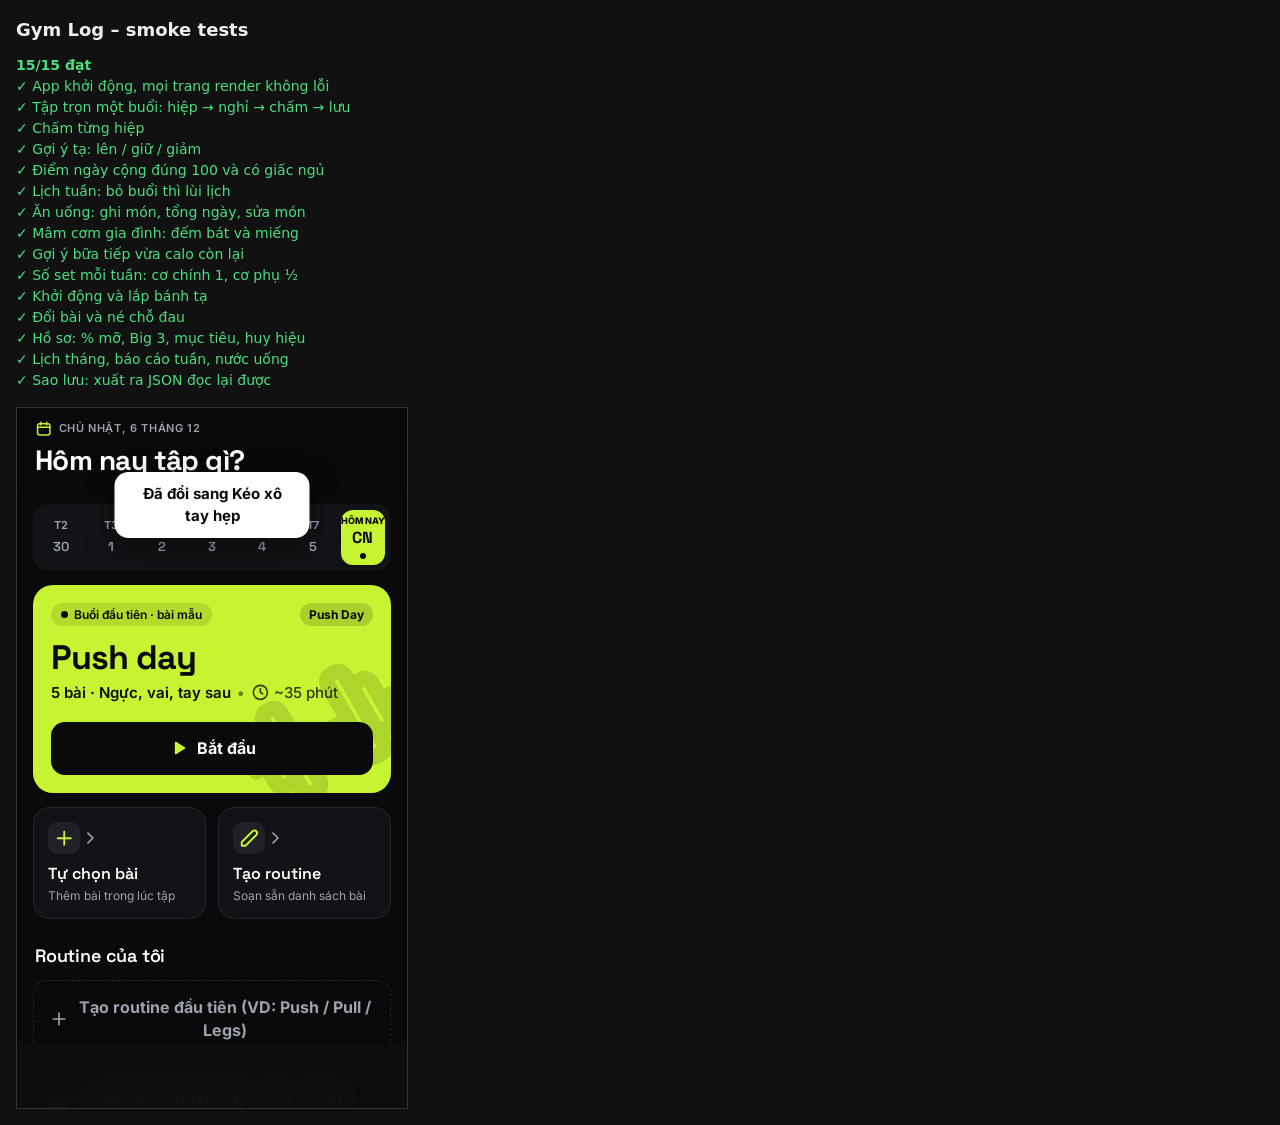
==== test/smoke.html @ 295cc9ca "Split app into css/app.css and js/*.js, remove dead code, add smoke tests Co-Authored-By: Claude Opu" ====
<!doctype html>
<html lang="vi">
<head>
<meta charset="utf-8">
<meta name="viewport" content="width=device-width, initial-scale=1">
<title>Gym Log – smoke tests</title>
<style>
  body { font: 14px/1.5 system-ui, sans-serif; background: #111; color: #eee; margin: 16px; }
  h1 { font-size: 18px; } .ok { color: #4ade80; } .bad { color: #f87171; } pre { white-space: pre-wrap; color: #aaa; margin: 2px 0 8px 18px; }
  iframe { width: 390px; height: 700px; border: 1px solid #333; display: block; margin-top: 16px; }
</style>
</head>
<body>
<h1>Gym Log – smoke tests</h1>
<div id="sum">Đang chạy…</div>
<div id="out"></div>
<iframe id="app" src="../index.html?test"></iframe>
<script>
// Runs the real app in an iframe and drives it through its own functions.
// The user's saved data is backed up before and restored after every run; the photo vault is never touched.
const KEY = 'gymlog.v1', out = document.getElementById('out'), results = [];
const frame = document.getElementById('app');
let ev; // evaluates code inside the app (sees its top-level let/const)
const sleep = ms => new Promise(r => setTimeout(r, ms));
const eq = (a, b, msg) => { if (JSON.stringify(a) !== JSON.stringify(b)) throw new Error(`${msg || 'expected'}: ${JSON.stringify(a)} ≠ ${JSON.stringify(b)}`); };
const ok = (v, msg) => { if (!v) throw new Error(msg || 'expected true'); };
const PROFILE = { sex: 'm', age: 21, height: 172, weight: 72, act: 1.55, goal: 'cut' };
// fresh, deterministic state for each test
function fresh(extra = '') {
  ev(`S = defaults(); S.profile = ${JSON.stringify(PROFILE)}; restEnd = 0; focusEx = null; foodDay = dayKey(); slot = null; mealDraft = null; famDraft = null; closeSheet(); tab = 'workout'; ${extra}; save(); render();`);
}
const daysAgo = n => `Date.now() - ${n} * 864e5`;
const workout = (id, ago, exs) => `{ id: '${id}', name: 'Buổi ${id}', startedAt: ${daysAgo(ago)}, endedAt: ${daysAgo(ago)} + 36e5, prs: [], exercises: ${JSON.stringify(exs)} }`;

const T = {
  'App khởi động, mọi trang render không lỗi': () => {
    fresh();
    for (const t of ['workout', 'recovery', 'nutrition', 'library', 'more', 'body', 'history', 'progress', 'settings', 'profile'])
      ev(`tab = '${t}'; render();`);
    ok(ev(`document.querySelector('#main').innerHTML.length`) > 200, 'main rỗng');
  },
  'Tập trọn một buổi: hiệp → nghỉ → chấm → lưu': async () => {
    fresh(`S.routines = [{ id: 'r1', name: 'Push', day: 1, exercises: [{ name: 'Bench Press', sets: 2, reps: '8–10' }, { name: 'Push-up', sets: 1, reps: '10–15' }] }];
      S.workouts = [${workout('old', 3, [{ name: 'Bench Press', sets: [{ w: 60, r: 9 }, { w: 60, r: 8 }] }])}]`);
    ev(`A.startRoutine({ id: 'r1' })`);
    ok(ev(`!!document.querySelector('#sheetPanel .rd-res')`), 'không hiện bảng trạng thái');
    ev(`A.readySkip()`);
    eq(ev(`S.active.exercises.map(e => e.sets.length)`), [2, 1], 'số hiệp');
    ev(`const ex = S.active.exercises[0]; ex.sets[0].w = '60'; ex.sets[0].r = '10'; A.completeSet();`);
    eq(ev(`document.querySelector('.abot').dataset.state`), 'rest', 'không vào nghỉ');
    ok(ev(`!!document.querySelector('.sfb')`), 'không chấm hiệp');
    ev(`A.setRir({ v: '2' }); stopRest(); S.active.exercises[0].sets[1].r = '8'; A.completeSet(); stopRest();`);
    await sleep(400);
    ok(ev(`document.querySelector('#sheetPanel').innerText.includes('Chấm bài')`), 'không hiện chấm bài');
    ev(`closeSheet(); A.completeSet(); stopRest(); A.finishWorkout();`);
    eq(ev(`S.active`), null, 'chưa kết thúc');
    eq(ev(`S.workouts[0].exercises.map(e => e.name + ':' + e.sets.length)`), ['Bench Press:2', 'Push-up:1']);
    eq(ev(`S.workouts[0].exercises[0].sets[0]`), { w: 60, r: 10, rir: 2 });
  },
  'Chấm từng hiệp': () => {
    fresh(`S.workouts = [${workout('o', 3, [{ name: 'Bench Press', sets: [{ w: 60, r: 9 }, { w: 60, r: 8 }] }])}];
      S.active = { name: 'T', startedAt: Date.now(), exercises: [{ name: 'Bench Press', reps: '8–10', planSets: 2, sets: [{ w: '60', r: '10', done: true }, { w: '62.5', r: '6', done: true, rir: 0 }] }] }`);
    const g0 = ev(`setGrade(S.active.exercises[0], 0)`), g1 = ev(`setGrade(S.active.exercises[0], 1)`);
    eq(g0.score, 100); eq(g0.next, 62.5); eq(g1.label, 'Tạm'); eq(g1.next, 60);
  },
  'Gợi ý tạ: lên / giữ / giảm': () => {
    fresh(`S.workouts = [${workout('a', 2, [{ name: 'Bench Press', sets: [{ w: 60, r: 10 }, { w: 60, r: 10 }] }])}]`);
    eq(ev(`weightHint('Bench Press', '8–10')`), { w: 62.5, up: true });
    fresh(`S.workouts = [${workout('a', 2, [{ name: 'Bench Press', sets: [{ w: 60, r: 9 }, { w: 60, r: 8 }] }])}]`);
    eq(ev(`weightHint('Bench Press', '8–10')`), { w: 60, up: false });
    fresh(`S.workouts = [${workout('a', 2, [{ name: 'Bench Press', sets: [{ w: 60, r: 6, rir: 0 }, { w: 60, r: 5, rir: 0 }] }])}]`);
    eq(ev(`weightHint('Bench Press', '8–10')`), { w: 57.5, up: false, down: true });
  },
  'Điểm ngày cộng đúng 100 và có giấc ngủ': () => {
    fresh(`S.sleepSince = addDays(dayKey(), -3); S.sleep = { [dayKey()]: { bed: '23:00', wake: '07:00' } }`);
    const d = ev(`dayScore(dayKey())`);
    eq(d.parts.reduce((a, p) => a + p[2], 0), 100, 'tổng điểm tối đa');
    ok(d.parts.some(p => p[0] === 'Giấc ngủ' && p[1] === 15), 'ngủ 8 tiếng phải đủ 15');
  },
  'Lịch tuần: bỏ buổi thì lùi lịch': () => {
    fresh(`S.routines = ['A', 'B', 'C'].map((n, i) => ({ id: n, name: n, day: i + 1, exercises: [{ name: 'Squat', sets: 3 }] }))`);
    const st = ev(`schedState(weekStart() + 3 * 864e5 + 10 * 36e5)`); // Thursday, nothing trained
    eq(st.due.name, 'A', 'buổi kế tiếp phải là A');
    ok(st.lag >= 3, 'phải lùi 3 buổi');
  },
  'Ăn uống: ghi món, tổng ngày, sửa món': () => {
    fresh();
    ev(`addFood([{ name: 'Phở bò', g: 500, kcal: 450, p: 25, c: 60, f: 12 }])`);
    eq(ev(`Math.round(dayTotals(dayKey()).kcal)`), 450);
    ev(`openFoodEdit(S.food[dayKey()][0].id); const g = document.querySelector('#feG'); g.value = '250'; g.dispatchEvent(new Event('input', { bubbles: true })); A.foodEditSave();`);
    eq(ev(`Math.round(S.food[dayKey()][0].kcal)`), 225, 'sửa gram phải chia đôi calo');
  },
  'Mâm cơm gia đình: đếm bát và miếng': () => {
    fresh(`S.settings.bowlG = 150`);
    ev(`openFamily(); famStep(0, 1); famStep(0, 1); famStep(0, 1); famStep(0, 1);`); // 2 bát
    ev(`famDraft.items.push({ ...famPreset(FAM[0]), n: 2 }); renderFamily();`); // 2 miếng thịt kho
    eq(Math.round(ev(`famTotals().kcal`)), 2 * 150 * 1.3 + 2 * 130);
  },
  'Gợi ý bữa tiếp vừa calo còn lại': () => {
    fresh(`S.food[dayKey()] = [{ id: 'x', t: Date.now(), name: 'X', g: 100, kcal: 900, p: 40, c: 100, f: 20 }]`);
    const r = ev(`nextMealIdeas()`);
    ok(r.ideas.length >= 2, 'phải có ít nhất 2 gợi ý');
    ok(r.ideas.every(x => x.tot.kcal <= r.Km * 1.15), 'gợi ý vượt calo bữa');
  },
  'Số set mỗi tuần: cơ chính 1, cơ phụ ½': () => {
    fresh(`S.workouts = [${workout('a', 0, [{ name: 'Bench Press', sets: [{ w: 60, r: 8 }, { w: 60, r: 8 }] }])}]`);
    const s = ev(`weekSets(weekStart())`);
    eq(s.chest.n, 2); eq(s.triceps.n, 1); eq(s.frontDelt.n, 1);
  },
  'Khởi động và lắp bánh tạ': () => {
    fresh(`S.active = { name: 'T', startedAt: Date.now(), exercises: [{ name: 'Bench Press', reps: '8–10', planSets: 3, sets: [{ w: '62.5', r: '', done: false }] }] }`);
    eq(ev(`platesText(62.5, 'bb')`), 'Mỗi bên: 20 + 1,25');
    eq(ev(`warmups(S.active.exercises[0], 0)`), [[20, 10], [25, 8], [37.5, 5], [50, 3]]);
  },
  'Đổi bài và né chỗ đau': () => {
    fresh(`S.active = { name: 'T', startedAt: Date.now(), exercises: [{ name: 'Lat Pulldown', planSets: 3, sets: [{ w: '50', r: '10', done: true }, { w: '', r: '', done: false }] }] }`);
    const c = ev(`swapCandidates('Lat Pulldown')`); ok(c.length >= 3, 'quá ít bài thay');
    ev(`swapTo(0, '${c[0]}')`);
    eq(ev(`S.active.exercises.map(e => e.sets.length)`), [1, 1], 'phải tách hiệp đã xong');
    fresh(`S.pain = [{ area: 'Vai', t: Date.now() }]`);
    eq(ev(`painHit('Overhead Press').level`), 'p');
  },
  'Hồ sơ: % mỡ, Big 3, mục tiêu, huy hiệu': () => {
    fresh(`S.body = [{ id: 'b', t: Date.now(), w: 72, waist: 84, neck: 38 }];
      S.workouts = [${workout('a', 1, [{ name: 'Bench Press', sets: [{ w: 70, r: 5 }] }])}];
      S.goals = [{ id: 'g', kind: 'lift', ex: 'Bench Press', target: 80, start: 70, t: Date.now() }]`);
    ok(Math.abs(ev(`bodyComp().bf`) - 17.5) < 1.5, '% mỡ thước dây lệch');
    ok(ev(`big3().lifts.find(l => l.n === 'Bench Press').best`) > 75);
    ok(ev(`goalStatus(S.goals[0]).pct`) >= 0);
    ev(`checkBadges(true)`); ok(ev(`Object.keys(S.badges).includes('w1')`), 'thiếu huy hiệu buổi đầu');
  },
  'Lịch tháng, báo cáo tuần, nước uống': () => {
    fresh(`S.workouts = [${workout('a', 1, [{ name: 'Squat', sets: [{ w: 80, r: 5 }] }])}]`);
    ev(`tab = 'history'; histMode = 'cal'; calMode = 'month'; render();`);
    ok(ev(`document.querySelectorAll('.c2.tr').length`) >= 1, 'không tô ngày đã tập');
    ev(`calMode = 'week'; render(); calMode = 'month';`);
    ev(`openWeekReport(); closeSheet();`);
    ev(`tab = 'nutrition'; render(); A.water({ v: '250' }); A.water({ v: '250' });`);
    eq(ev(`waterOf(dayKey())`), 500);
  },
  'Sao lưu: xuất ra JSON đọc lại được': () => {
    fresh(`S.workouts = [${workout('a', 1, [{ name: 'Squat', sets: [{ w: 80, r: 5 }] }])}]`);
    const json = ev(`JSON.stringify(S)`); const back = JSON.parse(json);
    eq(back.workouts[0].exercises[0].name, 'Squat');
  },
};

(async () => {
  const backup = localStorage.getItem(KEY);
  try {
    await new Promise(r => frame.addEventListener('load', r, { once: true }));
    const w = frame.contentWindow; ev = code => w.eval(code);
    for (let i = 0; i < 50 && ev('typeof render') !== 'function'; i++) await sleep(100);
    w.confirm = () => true; w.alert = () => {}; w.prompt = () => '1';
    const errors = []; w.addEventListener('error', e => errors.push(e.message));
    for (const [name, fn] of Object.entries(T)) {
      try { await fn(); results.push([true, name]); } catch (e) { results.push([false, name, e.message]); }
    }
    if (errors.length) results.push([false, 'Lỗi JavaScript trong app', errors.join('\n')]);
  } catch (e) { results.push([false, 'Không chạy được bộ test', e.message]); }
  finally {
    try { ev && ev('S.active = null; restEnd = 0'); } catch (e) {}
    if (backup == null) localStorage.removeItem(KEY); else localStorage.setItem(KEY, backup);
    try { ev && ev('S = load(); render()'); } catch (e) {}
  }
  const bad = results.filter(r => !r[0]);
  document.getElementById('sum').innerHTML = `<b class="${bad.length ? 'bad' : 'ok'}">${results.length - bad.length}/${results.length} đạt</b>`;
  out.innerHTML = results.map(([o, n, m]) => `<div class="${o ? 'ok' : 'bad'}">${o ? '✓' : '✗'} ${n}</div>${m ? `<pre>${m.replace(/</g, '&lt;')}</pre>` : ''}`).join('');
  document.title = bad.length ? `FAIL ${bad.length}` : 'PASS';
})();
</script>
</body>
</html>
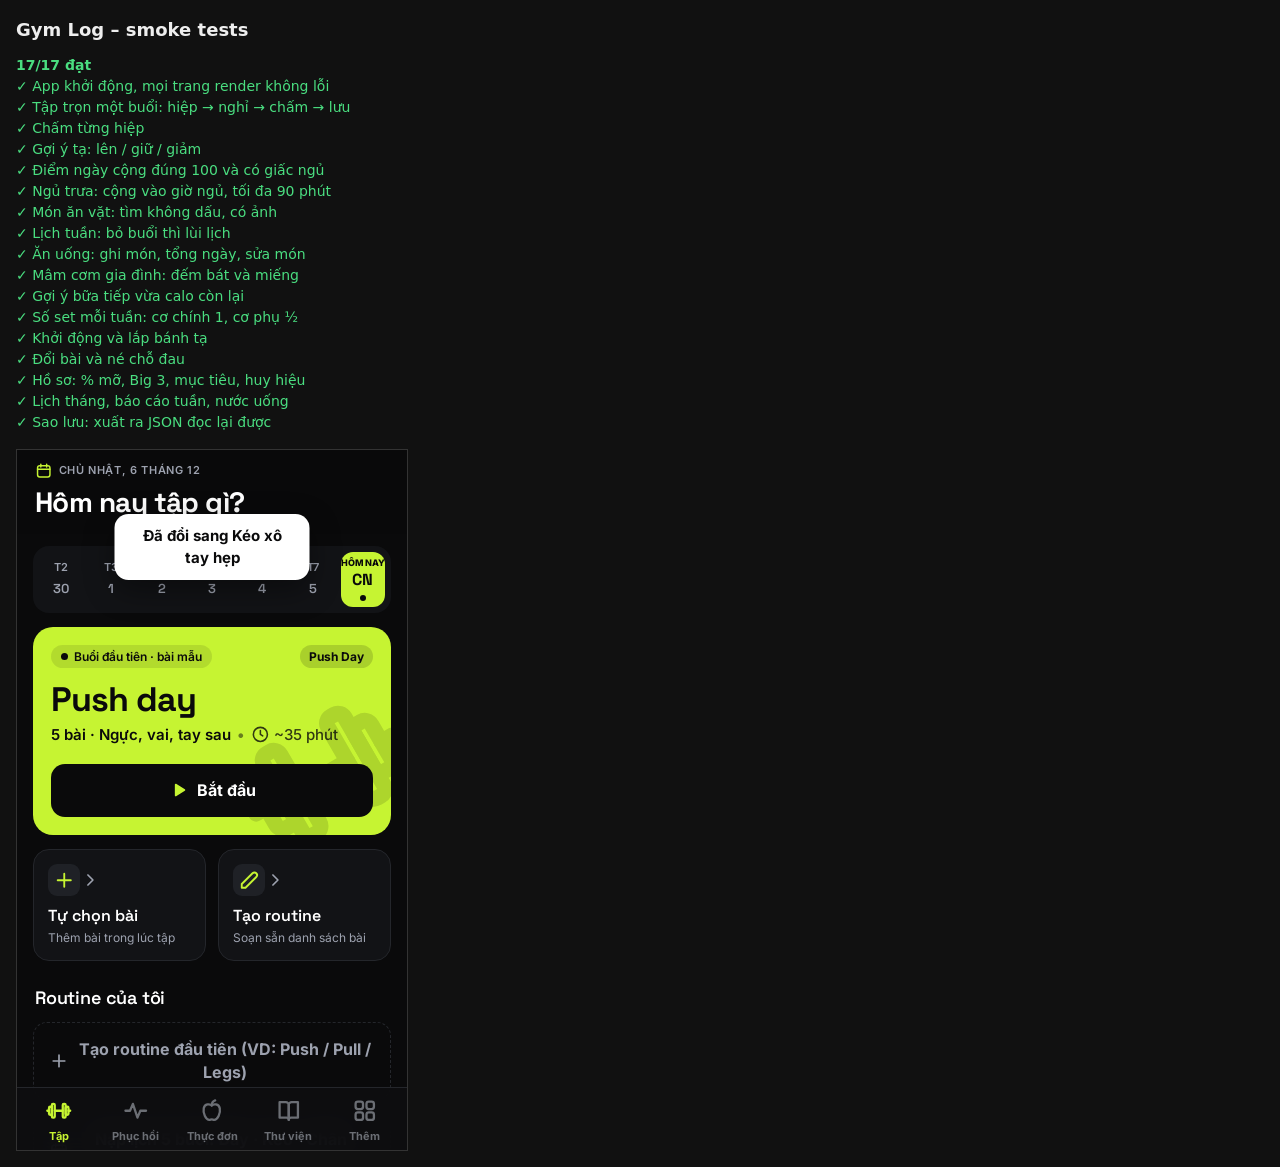
==== commit 377f22a9: "Add nap logging that counts toward sleep, and 16 Vietnamese snacks Co-Authored-By: Claude Opus 5.5 <" ====
--- a/test/smoke.html
+++ b/test/smoke.html
@@ -77,6 +77,37 @@
     eq(d.parts.reduce((a, p) => a + p[2], 0), 100, 'tổng điểm tối đa');
     ok(d.parts.some(p => p[0] === 'Giấc ngủ' && p[1] === 15), 'ngủ 8 tiếng phải đủ 15');
   },
+  'Ngủ trưa: cộng vào giờ ngủ, tối đa 90 phút': () => {
+    const pts = naps => { fresh(`S.sleepSince = addDays(dayKey(), -3); S.sleep = { [dayKey()]: { bed: '23:00', wake: '05:00' } }; S.naps = { [dayKey()]: ${JSON.stringify(naps)} }`); return ev(`dayScore(dayKey()).parts.find(p => p[0] === 'Giấc ngủ')[1]`); };
+    eq(pts([]), 8, 'đêm 6 tiếng, không ngủ trưa');
+    eq(pts([{ s: '12:30', e: '13:30' }]), 12, '6h + 60 phút = 7h');
+    eq(pts([{ s: '12:00', e: '14:30' }]), 15, '150 phút chỉ tính 90 → 7,5h');
+    ok(ev(`dayScore(dayKey()).items.some(i => /quá dài/.test(i[1]))`), 'phải nhắc ngủ trưa quá dài');
+    pts([{ s: '17:00', e: '17:30' }]);
+    ok(ev(`dayScore(dayKey()).items.some(i => /sau 16 giờ/.test(i[1]))`), 'phải nhắc ngủ muộn');
+    // logging through the sheet: quick button, manual times, delete
+    fresh();
+    ev(`openNap(dayKey()); document.querySelector('[data-act="napQuick"][data-v="30"]').click()`);
+    eq(ev(`napMin(dayKey())`), 30, 'nút 30 phút');
+    ev(`document.querySelector('#napS').value = '14:00'; document.querySelector('#napE').value = '14:20'; document.querySelector('[data-act="saveNap"]').click()`);
+    eq(ev(`napMin(dayKey())`), 50, 'thêm 20 phút bằng giờ');
+    ok(ev(`dayDetail(dayKey())`).includes('Ngủ trưa <b>50 phút</b>'), 'chi tiết ngày có ngủ trưa');
+    ev(`tab = 'body'; render()`); ok(ev(`!!document.querySelector('[data-act="napLog"]')`), 'trang Cơ thể có nút ngủ trưa');
+    ev(`openNap(dayKey()); document.querySelector('[data-act="delNap"]').click()`);
+    eq(ev(`napsOf(dayKey()).length`), 1, 'xóa một lần ngủ trưa');
+  },
+  'Món ăn vặt: tìm không dấu, có ảnh': async () => {
+    fresh();
+    ev(`openManualFood()`);
+    const names = q => { ev(`renderManualList(${JSON.stringify(q)})`); return ev(`document.querySelector('#mfList').textContent`); };
+    ok(names('tieu pho mai').includes('Bánh tiêu phô mai'), 'tìm "tieu pho mai"');
+    ok(names('chuoi').includes('Bánh chuối nướng') && names('chuoi').includes('Bánh chuối chiên'), 'tìm "chuoi"');
+    ok(names('ca vien').includes('Cá viên chiên'), 'tìm "ca vien"');
+    for (const n of ['Bánh chuối nướng', 'Bánh tiêu phô mai', 'Nem chua rán']) {
+      const src = ev(`dishImg(${JSON.stringify(n)})`); ok(src, 'thiếu ảnh ' + n);
+      ok((await fetch('../' + src)).ok, 'không tải được ' + src);
+    }
+  },
   'Lịch tuần: bỏ buổi thì lùi lịch': () => {
     fresh(`S.routines = ['A', 'B', 'C'].map((n, i) => ({ id: n, name: n, day: i + 1, exercises: [{ name: 'Squat', sets: 3 }] }))`);
     const st = ev(`schedState(weekStart() + 3 * 864e5 + 10 * 36e5)`); // Thursday, nothing trained
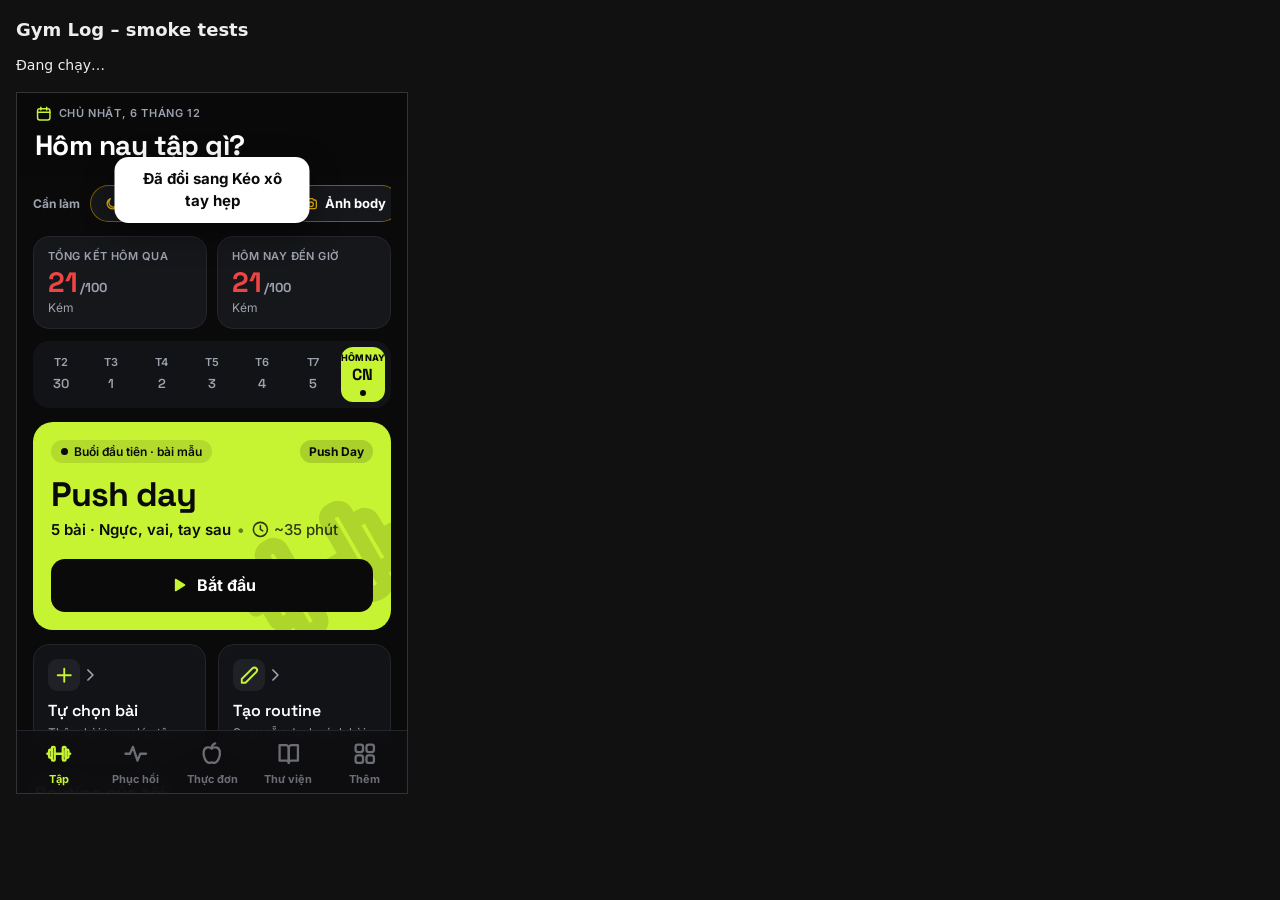
==== commit b1a9d80a: "Speed up AI: stream answers, lighter images, backup model when slow, shorter replies Co-Authored-By:" ====
--- a/test/smoke.html
+++ b/test/smoke.html
@@ -174,6 +174,56 @@
     const json = ev(`JSON.stringify(S)`); const back = JSON.parse(json);
     eq(back.workouts[0].exercises[0].name, 'Squat');
   },
+  'AI: đọc JSON đang viết dở': () => {
+    eq(ev(`partialJSON('{"items":[{"name":"Phở","kcal":450},{"name":"Trà', true)`), { items: [{ name: 'Phở', kcal: 450 }] }, 'strict chỉ lấy món đã xong');
+    eq(ev(`partialJSON('{"verdict":"Tạm","summary":"Ngủ ít')`), { verdict: 'Tạm', summary: 'Ngủ ít' }, 'chữ đang viết vẫn hiện');
+    eq(ev(`partialJSON('{"a":1,"b":')`), { a: 1 }, 'khóa chưa có giá trị thì bỏ');
+    eq(ev(`partialJSON('{"a":')`), null, 'chưa có gì thì không hiện');
+  },
+  // Gemini is replaced by a fake inside the app frame; the real key (if any) is put back afterwards.
+  'AI: trả lời dần, model dự phòng khi chậm, đổi model khi quá tải': async () => {
+    fresh();
+    const w = frame.contentWindow, realFetch = w.fetch, realKey = w.localStorage.getItem('gymlog.geminikey'), calls = [];
+    const enc = new TextEncoder(), json = (o, status = 200) => new w.Response(JSON.stringify(o), { status, headers: { 'content-type': 'application/json' } });
+    const sse = (chunks, signal, gap = 30) => new w.Response(new w.ReadableStream({ async start(c) {
+      for (const t of chunks) { await sleep(gap); if (signal?.aborted) { c.error(new DOMException('aborted', 'AbortError')); return; } c.enqueue(enc.encode(`data: ${JSON.stringify({ candidates: [{ content: { parts: [{ text: t }] } }], modelVersion: 'fake' })}\r\n\r\n`)); }
+      c.close(); } }));
+    const MEAL = JSON.stringify({ isFood: true, note: 'Ổn', items: [{ name: 'Phở', grams: 500, kcal: 450, protein: 25, carbs: 60, fat: 12 }, { name: 'Quẩy', grams: 50, kcal: 200, protein: 3, carbs: 20, fat: 12 }] });
+    const pieces = s => [s.slice(0, 40), s.slice(40, 120), s.slice(120)];
+    let mode = 'ok';
+    w.fetch = async (url, opt) => {
+      url = String(url); const model = (url.match(/models\/([^:?]+)/) || [])[1];
+      if (/\/models\?/.test(url)) return json({ models: [{ name: 'models/gemini-backup-flash', supportedGenerationMethods: ['generateContent'] }] });
+      calls.push({ model, body: JSON.parse(opt.body), signal: opt.signal });
+      if (mode === 'slow' && model !== 'gemini-backup-flash') return new Promise((_, bad) => opt.signal.addEventListener('abort', () => bad(new DOMException('aborted', 'AbortError'))));
+      if (mode === 'busy' && model !== 'gemini-backup-flash') return json({ error: { code: 503, status: 'UNAVAILABLE', message: 'high demand' } }, 503);
+      return sse(pieces(MEAL), opt.signal);
+    };
+    w.localStorage.setItem('gymlog.geminikey', 'AIza-test');
+    try {
+      ev(`S.settings.ai = 'gemini'; geminiAlts = null; HEDGE_MS.MINIMAL = 200; window.__parts = []`);
+      // 1) streamed: partial results arrive before the end, photo calls ask for lighter images
+      let r = await ev(`aiMeal('[data-uri]', '', t => __parts.push((partialJSON(t, true)?.items || []).length))`);
+      eq(r.items.length, 2, 'đủ 2 món');
+      ok(ev(`__parts.length`) >= 2 && ev(`__parts[0]`) < 2, 'phải thấy kết quả dở trước khi xong');
+      eq(calls[0].body.generationConfig.mediaResolution, 'MEDIA_RESOLUTION_MEDIUM', 'ảnh gửi ở độ phân giải vừa');
+      // 2) main model silent: the backup starts, wins, and the main request is cancelled
+      mode = 'slow'; calls.length = 0;
+      r = await ev(`aiMeal(null, 'phở')`);
+      eq(r.items.length, 2, 'dự phòng trả lời');
+      ok(ev(`lastAI.backup`), 'phải ghi là dùng model dự phòng');
+      ok(calls[0].signal.aborted, 'model chính phải bị hủy');
+      ok(ev(`aiStamp()`).includes('dự phòng'), 'dòng thời gian ghi dự phòng');
+      // 3) main model overloaded: retried once, then the backup answers
+      mode = 'busy'; calls.length = 0;
+      r = await ev(`aiMeal(null, 'phở')`);
+      eq(r.items.length, 2, 'quá tải vẫn có kết quả');
+      eq(calls.map(c => c.model).slice(-1)[0], 'gemini-backup-flash');
+    } finally {
+      w.fetch = realFetch; ev(`HEDGE_MS.MINIMAL = 8000; geminiAlts = null; lastAI = null`);
+      if (realKey == null) w.localStorage.removeItem('gymlog.geminikey'); else w.localStorage.setItem('gymlog.geminikey', realKey);
+    }
+  },
 };
 
 (async () => {
